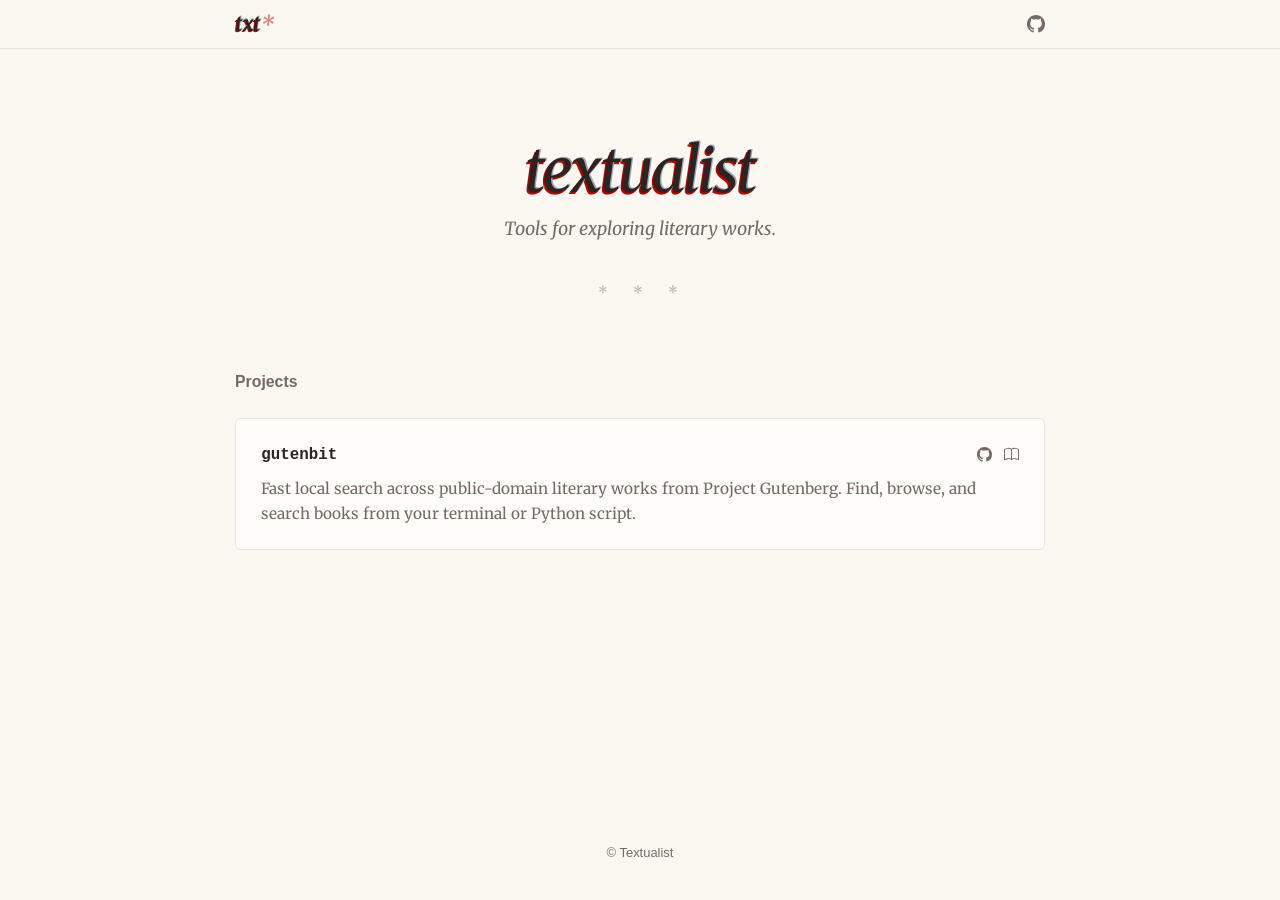
==== index.html @ c2054da3 "Dim and space out the red asterisk in the txt* logo https://claude.ai/code/session_01E13uw4wjKPTxccQ" ====
<!DOCTYPE html>
<html lang="en">
<head>
  <meta charset="utf-8">
  <meta name="viewport" content="width=device-width, initial-scale=1">
  <title>Textualist</title>
  <meta name="description" content="Tools for exploring literary works.">
  <link rel="preconnect" href="https://fonts.googleapis.com">
  <link rel="preconnect" href="https://fonts.gstatic.com" crossorigin>
  <link rel="stylesheet" href="https://fonts.googleapis.com/css2?family=Merriweather:ital,wght@0,300;0,400;0,700;1,400&display=swap">
  <link rel="stylesheet" href="style.css">
</head>
<body>

  <nav class="topbar">
    <div class="topbar-inner">
      <a href="/" class="logo" aria-label="Textualist home">
        <span class="logo-tri" aria-hidden="true">
          <span class="logo-layer logo-red">txt<span class="logo-star">*</span></span>
          <span class="logo-layer logo-blue">txt</span>
          <span class="logo-layer logo-black">txt</span>
        </span>
      </a>
      <a href="https://github.com/textualist" class="topbar-link" aria-label="Textualist on GitHub">
        <svg width="18" height="18" viewBox="0 0 16 16" fill="currentColor" aria-hidden="true"><path d="M8 0C3.58 0 0 3.58 0 8c0 3.54 2.29 6.53 5.47 7.59.4.07.55-.17.55-.38 0-.19-.01-.82-.01-1.49-2.01.37-2.53-.49-2.69-.94-.09-.23-.48-.94-.82-1.13-.28-.15-.68-.52-.01-.53.63-.01 1.08.58 1.23.82.72 1.21 1.87.87 2.33.66.07-.52.28-.87.51-1.07-1.78-.2-3.64-.89-3.64-3.95 0-.87.31-1.59.82-2.15-.08-.2-.36-1.02.08-2.12 0 0 .67-.21 2.2.82.64-.18 1.32-.27 2-.27.68 0 1.36.09 2 .27 1.53-1.04 2.2-.82 2.2-.82.44 1.1.16 1.92.08 2.12.51.56.82 1.27.82 2.15 0 3.07-1.87 3.75-3.65 3.95.29.25.54.73.54 1.48 0 1.07-.01 1.93-.01 2.2 0 .21.15.46.55.38A8.013 8.013 0 0016 8c0-4.42-3.58-8-8-8z"/></svg>
      </a>
    </div>
  </nav>

  <header class="site-header">
    <h1 class="identity-wordmark">
      <span class="identity-wordmark__sr-only">Textualist</span>
      <span class="tri" aria-hidden="true">
        <span class="layer red">textualist</span>
        <span class="layer blue">textualist</span>
        <span class="layer black">textualist</span>
      </span>
    </h1>
    <p class="tagline"><em>Tools for exploring literary works.</em></p>
    <div class="dinkus" aria-hidden="true">* &thinsp; * &thinsp; *</div>
  </header>

  <main class="site-main">

    <section class="section">
      <h2>Projects</h2>

      <div class="project-card">
        <a href="https://gutenbit.textualist.org" class="project-card-overlay" aria-label="gutenbit documentation site"></a>
        <div class="project-card-head">
          <span class="project-name">gutenbit</span>
          <span class="project-links">
            <a href="https://github.com/textualist/gutenbit" class="project-link" aria-label="gutenbit on GitHub">
              <svg width="15" height="15" viewBox="0 0 16 16" fill="currentColor" aria-hidden="true"><path d="M8 0C3.58 0 0 3.58 0 8c0 3.54 2.29 6.53 5.47 7.59.4.07.55-.17.55-.38 0-.19-.01-.82-.01-1.49-2.01.37-2.53-.49-2.69-.94-.09-.23-.48-.94-.82-1.13-.28-.15-.68-.52-.01-.53.63-.01 1.08.58 1.23.82.72 1.21 1.87.87 2.33.66.07-.52.28-.87.51-1.07-1.78-.2-3.64-.89-3.64-3.95 0-.87.31-1.59.82-2.15-.08-.2-.36-1.02.08-2.12 0 0 .67-.21 2.2.82.64-.18 1.32-.27 2-.27.68 0 1.36.09 2 .27 1.53-1.04 2.2-.82 2.2-.82.44 1.1.16 1.92.08 2.12.51.56.82 1.27.82 2.15 0 3.07-1.87 3.75-3.65 3.95.29.25.54.73.54 1.48 0 1.07-.01 1.93-.01 2.2 0 .21.15.46.55.38A8.013 8.013 0 0016 8c0-4.42-3.58-8-8-8z"/></svg>
            </a>
            <a href="https://gutenbit.textualist.org" class="project-link" aria-label="gutenbit documentation">
              <svg width="15" height="15" viewBox="0 0 16 16" fill="currentColor" aria-hidden="true"><path d="M1 2.828c.885-.37 2.154-.769 3.388-.893 1.33-.134 2.458.063 3.112.752v9.746c-.935-.53-2.12-.603-3.213-.493-1.18.12-2.37.461-3.287.811V2.828zm7.5-.141c.654-.689 1.782-.886 3.112-.752 1.234.124 2.503.523 3.388.893v9.923c-.918-.35-2.107-.692-3.287-.81-1.094-.111-2.278-.039-3.213.492V2.687zM8 1.783C7.015.936 5.587.81 4.287.94c-1.514.153-3.042.672-3.994 1.105A.5.5 0 000 2.5v11a.5.5 0 00.707.455c.882-.4 2.303-.881 3.68-1.02 1.409-.142 2.59.087 3.223.877a.5.5 0 00.78 0c.633-.79 1.814-1.019 3.222-.877 1.378.139 2.8.62 3.681 1.02A.5.5 0 0016 13.5v-11a.5.5 0 00-.293-.455c-.952-.433-2.48-.952-3.994-1.105C10.413.81 8.985.936 8 1.783z"/></svg>
            </a>
          </span>
        </div>
        <p class="project-desc">Fast local search across public-domain literary works from Project Gutenberg. Find, browse, and search books from your terminal or Python script.</p>
      </div>

    </section>

  </main>

  <footer class="site-footer">
    <span>&copy; Textualist</span>
  </footer>

</body>
</html>
---- style.css ----
/* ── Canonical (light) ── */
:root {
  --bg: #fbf8f1;
  --paper: #fffdf9;
  --ink: #2b2421;
  --accent1: #c00000;
  --accent2: #9aa4b3;
  --text: #312925;
  --muted: #746a63;
  --paper-border: rgba(116, 106, 99, 0.16);

  color-scheme: light dark;
}

/* ── Night Edition (dark) ── */
@media (prefers-color-scheme: dark) {
  :root {
    --bg: #1a1614;
    --paper: #231f1c;
    --ink: #e8e2da;
    --accent1: #e05a4f;
    --accent2: #8a9bb0;
    --text: #d4cdc6;
    --muted: #8a807a;
    --paper-border: rgba(200, 190, 180, 0.12);
  }
}

/* ── Reset ── */
*,
*::before,
*::after {
  margin: 0;
  padding: 0;
  box-sizing: border-box;
}

/* ── Base ── */
html {
  font-size: 18px;
  -webkit-text-size-adjust: 100%;
}

body {
  font-family: Merriweather, Georgia, "Times New Roman", serif;
  background: var(--bg);
  color: var(--text);
  line-height: 1.7;
  text-rendering: optimizeLegibility;
  -webkit-font-smoothing: antialiased;
  -moz-osx-font-smoothing: grayscale;
  min-height: 100vh;
  display: flex;
  flex-direction: column;
}

a {
  color: var(--accent1);
  text-decoration: none;
  transition: color 0.15s;
}

a:hover {
  text-decoration: underline;
}

/* ── Top bar ── */
.topbar {
  border-bottom: 1px solid var(--paper-border);
}

.topbar-inner {
  max-width: 48rem;
  margin: 0 auto;
  padding: 0.75rem 1.5rem;
  display: flex;
  align-items: center;
  justify-content: space-between;
}

.logo {
  display: inline-block;
  text-decoration: none;
  line-height: 1;
}

.logo:hover {
  text-decoration: none;
}

.logo-tri {
  position: relative;
  display: inline-block;
  font-family: Merriweather, Georgia, "Times New Roman", serif;
  font-size: 1.15rem;
  font-weight: 700;
  font-style: italic;
  letter-spacing: -0.02em;
  line-height: 1;
}

.logo-layer {
  position: absolute;
  inset: 0;
  pointer-events: none;
}

.logo-red {
  color: var(--accent1);
  transform: translate(-0.7px, 0.7px);
}

.logo-star {
  opacity: 0.45;
  margin-left: 0.08em;
}

.logo-blue {
  color: var(--accent2);
  transform: translate(0.7px, -0.7px);
}

.logo-black {
  position: relative;
  color: var(--ink);
}

.topbar-link {
  color: var(--muted);
  display: flex;
  align-items: center;
  transition: color 0.15s;
}

.topbar-link:hover {
  color: var(--ink);
  text-decoration: none;
}

/* ── Layout ── */
.site-header {
  padding: 5rem 1.5rem 0;
  max-width: 48rem;
  margin: 0 auto;
  width: 100%;
  text-align: center;
}

.site-main {
  flex: 1;
  padding: 0 1.5rem;
  max-width: 48rem;
  margin: 0 auto;
  width: 100%;
}

.site-footer {
  padding: 4rem 1.5rem 2rem;
  max-width: 48rem;
  margin: 0 auto;
  width: 100%;
  color: var(--muted);
  font-size: 0.72rem;
  font-family: Arial, Helvetica, sans-serif;
  text-align: center;
}

/* ── Identity wordmark ── */
.identity-wordmark {
  position: relative;
  display: inline-block;
  width: fit-content;
  line-height: 1;
  text-rendering: geometricPrecision;
}

.identity-wordmark .tri {
  position: relative;
  display: inline-block;
  font-family: Merriweather, Georgia, "Times New Roman", serif;
  font-size: clamp(40px, 8vw, 62px);
  letter-spacing: -0.03em;
}

.identity-wordmark .layer {
  position: absolute;
  inset: 0;
  pointer-events: none;
}

.identity-wordmark .layer.red {
  color: var(--accent1);
  transform: translate(-1.5px, 1.5px);
  font-weight: 400;
  font-style: italic;
}

.identity-wordmark .layer.blue {
  color: var(--accent2);
  transform: translate(1.5px, -1.5px);
  font-weight: 400;
  font-style: italic;
}

.identity-wordmark .layer.black {
  position: relative;
  color: var(--ink);
  font-weight: 400;
  font-style: italic;
}

.identity-wordmark__sr-only {
  position: absolute;
  width: 1px;
  height: 1px;
  padding: 0;
  margin: -1px;
  overflow: hidden;
  clip: rect(0, 0, 0, 0);
  white-space: nowrap;
  border: 0;
}

/* ── Tagline ── */
.tagline {
  margin: 0.75rem auto 0;
  font-size: 1rem;
  font-style: italic;
  line-height: 1.6;
  color: var(--muted);
  max-width: 32rem;
}

/* ── Dinkus ── */
.dinkus {
  margin: 2rem auto 0;
  font-size: 0.85rem;
  letter-spacing: 0.25em;
  color: var(--muted);
  opacity: 0.5;
}

/* ── Section ── */
.section {
  margin-top: 3.5rem;
}

.section h2 {
  font-size: 0.88rem;
  font-family: Arial, Helvetica, sans-serif;
  font-weight: 600;
  color: var(--muted);
  margin-bottom: 1.25rem;
}

/* ── Project card ── */
.project-card {
  position: relative;
  background: var(--paper);
  border: 1px solid var(--paper-border);
  border-radius: 6px;
  padding: 1.25rem 1.4rem;
  margin-bottom: 0.75rem;
  transition: border-color 0.2s, box-shadow 0.2s;
}

.project-card:hover {
  border-color: var(--accent1);
  box-shadow: 0 1px 6px rgba(0, 0, 0, 0.04);
}

.project-card-overlay {
  position: absolute;
  inset: 0;
  z-index: 0;
  border-radius: 6px;
}

.project-card-overlay:hover {
  text-decoration: none;
}

.project-card-head {
  display: flex;
  align-items: center;
  justify-content: space-between;
  margin-bottom: 0.5rem;
}

.project-name {
  font-family: "SFMono-Regular", Consolas, "Liberation Mono", Menlo, monospace;
  font-size: 0.88rem;
  font-weight: 600;
  color: var(--ink);
}

.project-links {
  position: relative;
  z-index: 1;
  display: flex;
  align-items: center;
  gap: 0.65rem;
}

.project-link {
  color: var(--muted);
  display: flex;
  align-items: center;
  transition: color 0.15s;
}

.project-link:hover {
  color: var(--accent1);
  text-decoration: none;
}

.project-card .project-desc {
  font-size: 0.85rem;
  color: var(--muted);
  line-height: 1.6;
}

/* ── Responsive ── */
@media screen and (max-width: 480px) {
  .site-header {
    padding-top: 3rem;
  }

  html {
    font-size: 16px;
  }

  .identity-wordmark .tri {
    font-size: clamp(34px, 10vw, 50px);
  }

  .identity-wordmark .layer.red {
    transform: translate(-1px, 1px);
  }

  .identity-wordmark .layer.blue {
    transform: translate(1px, -1px);
  }

  .project-card {
    padding: 0.9rem 1rem;
  }
}
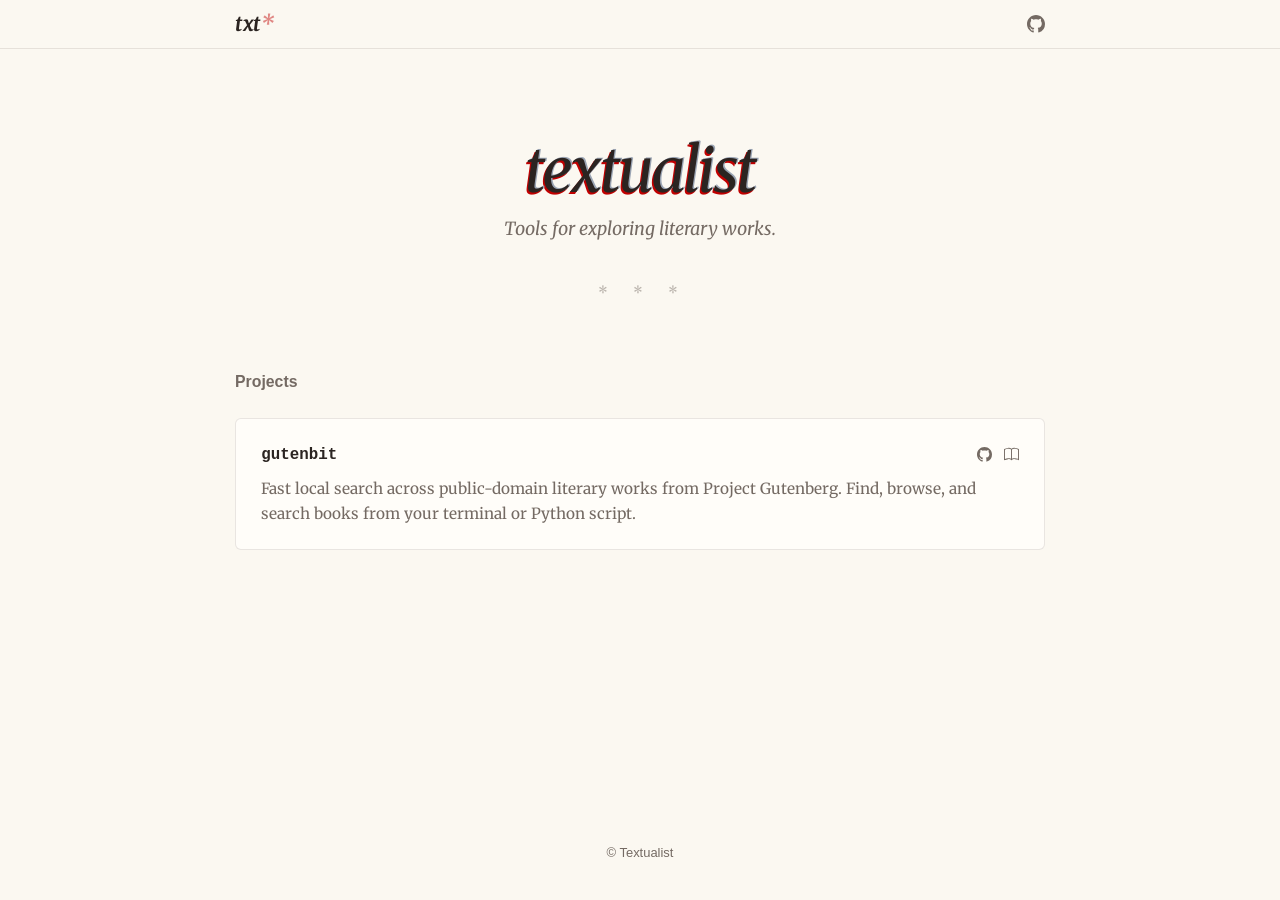
==== commit 20ca1c36: "Simplify topbar logo to single dark layer with red asterisk Remove anaglyphic red/blue layers from t" ====
--- a/index.html
+++ b/index.html
@@ -16,9 +16,7 @@
     <div class="topbar-inner">
       <a href="/" class="logo" aria-label="Textualist home">
         <span class="logo-tri" aria-hidden="true">
-          <span class="logo-layer logo-red">txt<span class="logo-star">*</span></span>
-          <span class="logo-layer logo-blue">txt</span>
-          <span class="logo-layer logo-black">txt</span>
+          <span class="logo-layer logo-black">txt<span class="logo-star">*</span></span>
         </span>
       </a>
       <a href="https://github.com/textualist" class="topbar-link" aria-label="Textualist on GitHub">
--- a/style.css
+++ b/style.css
@@ -105,24 +105,15 @@
   pointer-events: none;
 }
 
-.logo-red {
+.logo-black {
+  position: relative;
+  color: var(--ink);
+}
+
+.logo-star {
   color: var(--accent1);
-  transform: translate(-0.7px, 0.7px);
-}
-
-.logo-star {
   opacity: 0.45;
   margin-left: 0.08em;
-}
-
-.logo-blue {
-  color: var(--accent2);
-  transform: translate(0.7px, -0.7px);
-}
-
-.logo-black {
-  position: relative;
-  color: var(--ink);
 }
 
 .topbar-link {
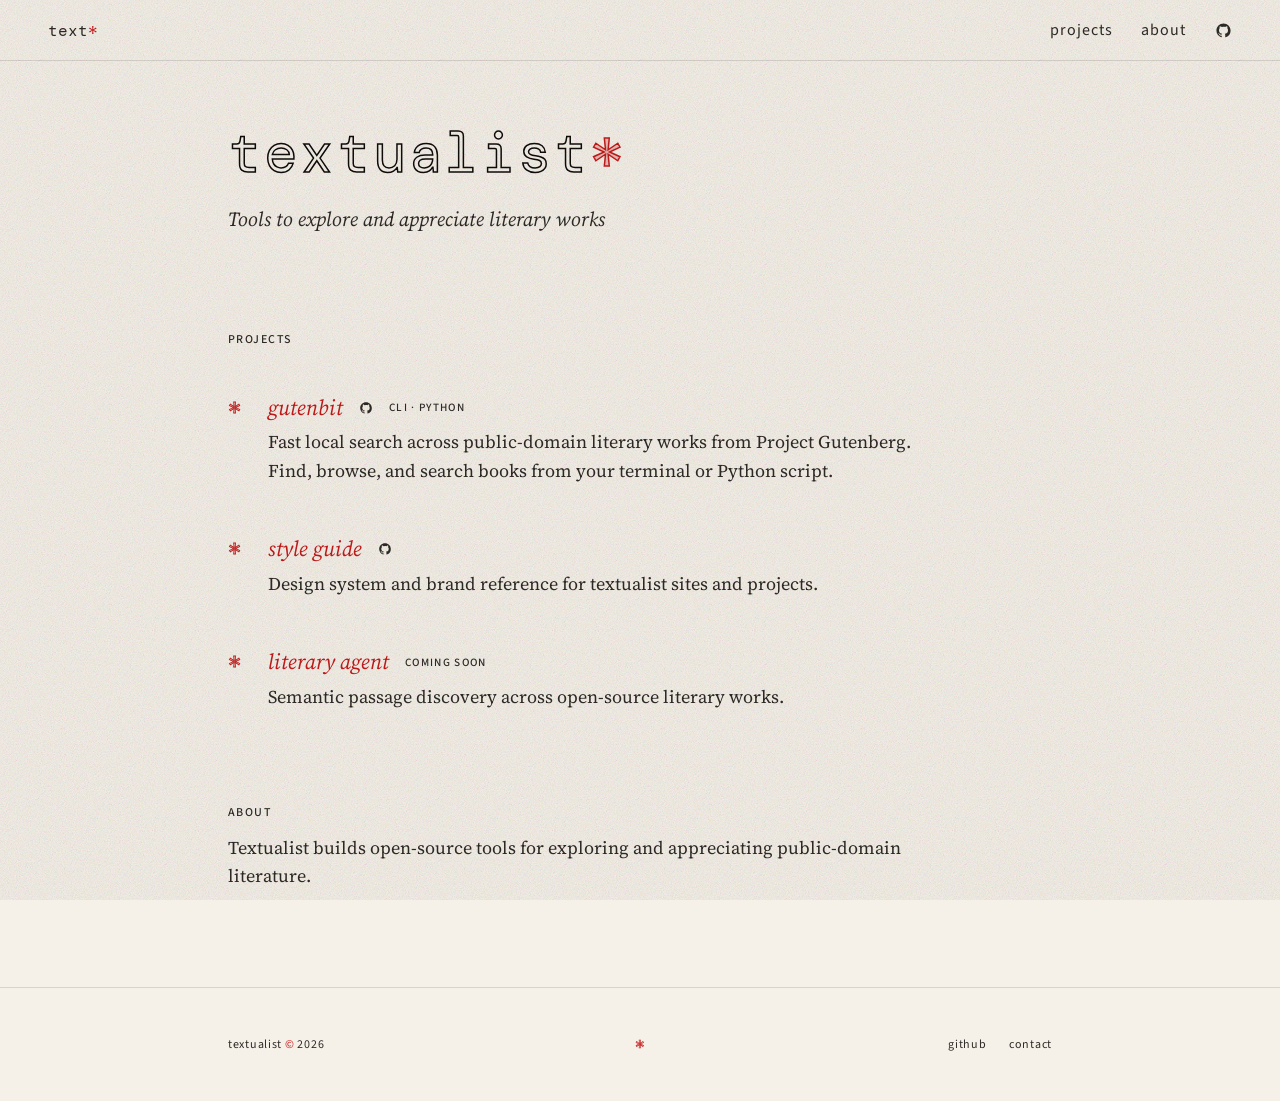
==== commit 8e0c6ee9: "Restructure site with shared CSS design system and style guide page Extract shared design tokens, ba" ====
--- a/index.html
+++ b/index.html
@@ -1,71 +1,234 @@
 <!DOCTYPE html>
 <html lang="en">
 <head>
-  <meta charset="utf-8">
-  <meta name="viewport" content="width=device-width, initial-scale=1">
-  <title>Textualist</title>
-  <meta name="description" content="Tools for exploring literary works.">
-  <link rel="preconnect" href="https://fonts.googleapis.com">
-  <link rel="preconnect" href="https://fonts.gstatic.com" crossorigin>
-  <link rel="stylesheet" href="https://fonts.googleapis.com/css2?family=Merriweather:ital,wght@0,300;0,400;0,700;1,400&display=swap">
-  <link rel="stylesheet" href="style.css">
+<meta charset="UTF-8">
+<meta name="viewport" content="width=device-width, initial-scale=1.0">
+<title>textualist</title>
+<link rel="preconnect" href="https://fonts.googleapis.com">
+<link href="https://fonts.googleapis.com/css2?family=DM+Mono:wght@400&family=Source+Sans+3:ital,wght@0,300;0,400;0,500;0,600;0,700;1,300;1,400;1,500&family=Source+Serif+4:ital,opsz,wght@0,8..60,200;0,8..60,300;0,8..60,400;0,8..60,500;0,8..60,600;0,8..60,700;1,8..60,200;1,8..60,300;1,8..60,400;1,8..60,500;1,8..60,600;1,8..60,700&display=swap" rel="stylesheet">
+<link rel="stylesheet" href="css/tokens.css">
+<style>
+  /* ═══════════════════════════════════════
+     Hero
+     ═══════════════════════════════════════ */
+  .hero {
+    padding: 4rem 3rem 2rem;
+    max-width: 920px;
+    margin: 0 auto;
+  }
+
+  .hero-title {
+    font-family: var(--mono);
+    font-size: clamp(2.2rem, 5.5vw, 3.5rem);
+    font-weight: 400;
+    line-height: 1;
+    letter-spacing: 0.04em;
+    -webkit-text-stroke: 1.5px var(--ink);
+    color: transparent;
+    margin-bottom: 1.4rem;
+  }
+  .hero-star {
+    color: rgba(196,26,26,0.25);
+    -webkit-text-stroke: 1.5px var(--red);
+  }
+
+  .hero-tagline {
+    font-family: var(--serif);
+    font-size: 1.25rem;
+    font-weight: 400;
+    font-style: italic;
+    line-height: 1.55;
+    color: var(--muted);
+    max-width: 38em;
+    font-optical-sizing: auto;
+  }
+
+  /* ═══════════════════════════════════════
+     Projects
+     ═══════════════════════════════════════ */
+  .projects-section {
+    padding: 4rem 3rem 0;
+    max-width: 920px;
+    margin: 0 auto;
+  }
+
+  .projects-section .section-label { margin-bottom: 1.5rem; }
+
+  .project-entry {
+    display: grid;
+    grid-template-columns: 2.5rem 1fr;
+    gap: 0;
+    padding: 1.25rem 0;
+    align-items: first baseline;
+  }
+
+  .project-mark {
+    font-family: var(--mono);
+    font-size: 1.4rem;
+    color: rgba(196,26,26,0.25);
+    -webkit-text-stroke: 0.8px var(--red);
+    padding-top: 0.05rem;
+  }
+
+  .project-body {}
+
+  .project-title-row {
+    display: flex;
+    align-items: center;
+    gap: 1rem;
+    margin-bottom: 0.4rem;
+  }
+
+  .project-title {
+    font-family: var(--serif);
+    font-size: 1.35rem;
+    font-weight: 400;
+    font-style: italic;
+    color: var(--red);
+    text-decoration: none;
+    line-height: 1.3;
+  }
+  .project-title:hover { color: var(--red); }
+
+  .project-link {
+    color: var(--muted);
+    text-decoration: none;
+    display: inline-flex;
+    align-items: center;
+  }
+  .project-link:hover { color: var(--red); }
+
+  .project-desc {
+    font-family: var(--serif);
+    font-size: 1.125rem;
+    font-weight: 400;
+    line-height: 1.6;
+    color: var(--muted);
+    max-width: 38em;
+    margin-bottom: 0.5rem;
+  }
+
+  .project-tag {
+    font-family: var(--sans);
+    font-size: 0.7rem;
+    font-weight: 500;
+    letter-spacing: 0.12em;
+    text-transform: uppercase;
+    color: var(--muted);
+  }
+
+  .project-soon-label {
+    font-family: var(--sans);
+    font-size: 0.7rem;
+    font-weight: 500;
+    letter-spacing: 0.12em;
+    text-transform: uppercase;
+    color: var(--muted);
+  }
+
+  /* ═══════════════════════════════════════
+     About
+     ═══════════════════════════════════════ */
+  .about-section {
+    padding: 4rem 3rem 6rem;
+    max-width: 920px;
+    margin: 0 auto;
+  }
+  .about-text {
+    font-family: var(--serif);
+    font-size: 1.125rem;
+    font-weight: 400;
+    line-height: 1.6;
+    color: var(--muted);
+    max-width: 38em;
+  }
+
+  /* ═══════════════════════════════════════
+     Responsive
+     ═══════════════════════════════════════ */
+  @media (max-width: 680px) {
+    .hero { padding: 3rem 1.5rem 1rem; }
+    .hero-tagline { font-size: 1.125rem; }
+    .projects-section {
+      padding: 0 1.5rem 4rem;
+    }
+  }
+</style>
 </head>
 <body>
 
-  <nav class="topbar">
-    <div class="topbar-inner">
-      <a href="/" class="logo" aria-label="Textualist home">
-        <span class="logo-tri" aria-hidden="true">
-          <span class="logo-layer logo-black">txt<span class="logo-star">*</span></span>
-        </span>
+  <nav>
+    <div class="nav-left">
+      <a href="./" class="nav-brand">text<span class="brand-star">*</span></a>
+    </div>
+    <div class="nav-right">
+      <a href="#projects" class="nav-link">projects</a>
+      <a href="#about" class="nav-link">about</a>
+      <a href="https://github.com/textualist" class="nav-icon" title="GitHub">
+        <svg width="17" height="17" viewBox="0 0 24 24" fill="currentColor"><path d="M12 2C6.477 2 2 6.484 2 12.017c0 4.425 2.865 8.18 6.839 9.504.5.092.682-.217.682-.483 0-.237-.008-.868-.013-1.703-2.782.605-3.369-1.343-3.369-1.343-.454-1.158-1.11-1.466-1.11-1.466-.908-.62.069-.608.069-.608 1.003.07 1.531 1.032 1.531 1.032.892 1.53 2.341 1.088 2.91.832.092-.647.35-1.088.636-1.338-2.22-.253-4.555-1.113-4.555-4.951 0-1.093.39-1.988 1.029-2.688-.103-.253-.446-1.272.098-2.65 0 0 .84-.27 2.75 1.026A9.564 9.564 0 0112 6.844c.85.004 1.705.115 2.504.337 1.909-1.296 2.747-1.027 2.747-1.027.546 1.379.202 2.398.1 2.651.64.7 1.028 1.595 1.028 2.688 0 3.848-2.339 4.695-4.566 4.943.359.309.678.92.678 1.855 0 1.338-.012 2.419-.012 2.747 0 .268.18.58.688.482A10.019 10.019 0 0022 12.017C22 6.484 17.522 2 12 2z"/></svg>
       </a>
-      <a href="https://github.com/textualist" class="topbar-link" aria-label="Textualist on GitHub">
-        <svg width="18" height="18" viewBox="0 0 16 16" fill="currentColor" aria-hidden="true"><path d="M8 0C3.58 0 0 3.58 0 8c0 3.54 2.29 6.53 5.47 7.59.4.07.55-.17.55-.38 0-.19-.01-.82-.01-1.49-2.01.37-2.53-.49-2.69-.94-.09-.23-.48-.94-.82-1.13-.28-.15-.68-.52-.01-.53.63-.01 1.08.58 1.23.82.72 1.21 1.87.87 2.33.66.07-.52.28-.87.51-1.07-1.78-.2-3.64-.89-3.64-3.95 0-.87.31-1.59.82-2.15-.08-.2-.36-1.02.08-2.12 0 0 .67-.21 2.2.82.64-.18 1.32-.27 2-.27.68 0 1.36.09 2 .27 1.53-1.04 2.2-.82 2.2-.82.44 1.1.16 1.92.08 2.12.51.56.82 1.27.82 2.15 0 3.07-1.87 3.75-3.65 3.95.29.25.54.73.54 1.48 0 1.07-.01 1.93-.01 2.2 0 .21.15.46.55.38A8.013 8.013 0 0016 8c0-4.42-3.58-8-8-8z"/></svg>
-      </a>
     </div>
   </nav>
 
-  <header class="site-header">
-    <h1 class="identity-wordmark">
-      <span class="identity-wordmark__sr-only">Textualist</span>
-      <span class="tri" aria-hidden="true">
-        <span class="layer red">textualist</span>
-        <span class="layer blue">textualist</span>
-        <span class="layer black">textualist</span>
-      </span>
-    </h1>
-    <p class="tagline"><em>Tools for exploring literary works.</em></p>
-    <div class="dinkus" aria-hidden="true">* &thinsp; * &thinsp; *</div>
-  </header>
-
-  <main class="site-main">
-
-    <section class="section">
-      <h2>Projects</h2>
-
-      <div class="project-card">
-        <a href="https://gutenbit.textualist.org" class="project-card-overlay" aria-label="gutenbit documentation site"></a>
-        <div class="project-card-head">
-          <span class="project-name">gutenbit</span>
-          <span class="project-links">
-            <a href="https://github.com/textualist/gutenbit" class="project-link" aria-label="gutenbit on GitHub">
-              <svg width="15" height="15" viewBox="0 0 16 16" fill="currentColor" aria-hidden="true"><path d="M8 0C3.58 0 0 3.58 0 8c0 3.54 2.29 6.53 5.47 7.59.4.07.55-.17.55-.38 0-.19-.01-.82-.01-1.49-2.01.37-2.53-.49-2.69-.94-.09-.23-.48-.94-.82-1.13-.28-.15-.68-.52-.01-.53.63-.01 1.08.58 1.23.82.72 1.21 1.87.87 2.33.66.07-.52.28-.87.51-1.07-1.78-.2-3.64-.89-3.64-3.95 0-.87.31-1.59.82-2.15-.08-.2-.36-1.02.08-2.12 0 0 .67-.21 2.2.82.64-.18 1.32-.27 2-.27.68 0 1.36.09 2 .27 1.53-1.04 2.2-.82 2.2-.82.44 1.1.16 1.92.08 2.12.51.56.82 1.27.82 2.15 0 3.07-1.87 3.75-3.65 3.95.29.25.54.73.54 1.48 0 1.07-.01 1.93-.01 2.2 0 .21.15.46.55.38A8.013 8.013 0 0016 8c0-4.42-3.58-8-8-8z"/></svg>
-            </a>
-            <a href="https://gutenbit.textualist.org" class="project-link" aria-label="gutenbit documentation">
-              <svg width="15" height="15" viewBox="0 0 16 16" fill="currentColor" aria-hidden="true"><path d="M1 2.828c.885-.37 2.154-.769 3.388-.893 1.33-.134 2.458.063 3.112.752v9.746c-.935-.53-2.12-.603-3.213-.493-1.18.12-2.37.461-3.287.811V2.828zm7.5-.141c.654-.689 1.782-.886 3.112-.752 1.234.124 2.503.523 3.388.893v9.923c-.918-.35-2.107-.692-3.287-.81-1.094-.111-2.278-.039-3.213.492V2.687zM8 1.783C7.015.936 5.587.81 4.287.94c-1.514.153-3.042.672-3.994 1.105A.5.5 0 000 2.5v11a.5.5 0 00.707.455c.882-.4 2.303-.881 3.68-1.02 1.409-.142 2.59.087 3.223.877a.5.5 0 00.78 0c.633-.79 1.814-1.019 3.222-.877 1.378.139 2.8.62 3.681 1.02A.5.5 0 0016 13.5v-11a.5.5 0 00-.293-.455c-.952-.433-2.48-.952-3.994-1.105C10.413.81 8.985.936 8 1.783z"/></svg>
-            </a>
-          </span>
+  <section class="hero">
+    <h1 class="hero-title">textualist<span class="hero-star">*</span></h1>
+    <p class="hero-tagline">Tools to explore and appreciate literary works</p>
+  </section>
+
+  <section class="projects-section" id="projects">
+    <div class="section-label">Projects</div>
+    <div class="project-entry">
+      <span class="project-mark">*</span>
+      <div class="project-body">
+        <div class="project-title-row">
+          <a href="https://gutenbit.textualist.org" class="project-title">gutenbit</a>
+          <a href="https://github.com/textualist/gutenbit" class="project-link" title="GitHub"><svg width="14" height="14" viewBox="0 0 24 24" fill="currentColor"><path d="M12 2C6.477 2 2 6.484 2 12.017c0 4.425 2.865 8.18 6.839 9.504.5.092.682-.217.682-.483 0-.237-.008-.868-.013-1.703-2.782.605-3.369-1.343-3.369-1.343-.454-1.158-1.11-1.466-1.11-1.466-.908-.62.069-.608.069-.608 1.003.07 1.531 1.032 1.531 1.032.892 1.53 2.341 1.088 2.91.832.092-.647.35-1.088.636-1.338-2.22-.253-4.555-1.113-4.555-4.951 0-1.093.39-1.988 1.029-2.688-.103-.253-.446-1.272.098-2.65 0 0 .84-.27 2.75 1.026A9.564 9.564 0 0112 6.844c.85.004 1.705.115 2.504.337 1.909-1.296 2.747-1.027 2.747-1.027.546 1.379.202 2.398.1 2.651.64.7 1.028 1.595 1.028 2.688 0 3.848-2.339 4.695-4.566 4.943.359.309.678.92.678 1.855 0 1.338-.012 2.419-.012 2.747 0 .268.18.58.688.482A10.019 10.019 0 0022 12.017C22 6.484 17.522 2 12 2z"/></svg></a>
+          <span class="project-tag">CLI &middot; Python</span>
         </div>
         <p class="project-desc">Fast local search across public-domain literary works from Project Gutenberg. Find, browse, and search books from your terminal or Python script.</p>
       </div>
-
-    </section>
-
-  </main>
-
-  <footer class="site-footer">
-    <span>&copy; Textualist</span>
-  </footer>
+    </div>
+
+    <div class="project-entry">
+      <span class="project-mark">*</span>
+      <div class="project-body">
+        <div class="project-title-row">
+          <a href="style-guide/" class="project-title">style guide</a>
+          <a href="https://github.com/textualist/style-guide" class="project-link" title="GitHub"><svg width="14" height="14" viewBox="0 0 24 24" fill="currentColor"><path d="M12 2C6.477 2 2 6.484 2 12.017c0 4.425 2.865 8.18 6.839 9.504.5.092.682-.217.682-.483 0-.237-.008-.868-.013-1.703-2.782.605-3.369-1.343-3.369-1.343-.454-1.158-1.11-1.466-1.11-1.466-.908-.62.069-.608.069-.608 1.003.07 1.531 1.032 1.531 1.032.892 1.53 2.341 1.088 2.91.832.092-.647.35-1.088.636-1.338-2.22-.253-4.555-1.113-4.555-4.951 0-1.093.39-1.988 1.029-2.688-.103-.253-.446-1.272.098-2.65 0 0 .84-.27 2.75 1.026A9.564 9.564 0 0112 6.844c.85.004 1.705.115 2.504.337 1.909-1.296 2.747-1.027 2.747-1.027.546 1.379.202 2.398.1 2.651.64.7 1.028 1.595 1.028 2.688 0 3.848-2.339 4.695-4.566 4.943.359.309.678.92.678 1.855 0 1.338-.012 2.419-.012 2.747 0 .268.18.58.688.482A10.019 10.019 0 0022 12.017C22 6.484 17.522 2 12 2z"/></svg></a>
+        </div>
+        <p class="project-desc">Design system and brand reference for textualist sites and projects.</p>
+      </div>
+    </div>
+
+    <div class="project-entry">
+      <span class="project-mark">*</span>
+      <div class="project-body">
+        <div class="project-title-row">
+          <span class="project-title">literary agent</span>
+          <span class="project-soon-label">Coming soon</span>
+        </div>
+        <p class="project-desc">Semantic passage discovery across open-source literary works.</p>
+      </div>
+    </div>
+  </section>
+
+  <section class="about-section" id="about">
+    <div class="section-label">About</div>
+    <p class="about-text">Textualist builds open-source tools for exploring and appreciating public-domain literature.</p>
+  </section>
+
+  <div class="footer-wrap">
+    <footer>
+      <div class="footer-inner">
+        <span class="footer-copy">textualist <span class="footer-copy-symbol">&copy;</span> 2026</span>
+        <span class="footer-ornament">*</span>
+        <div class="footer-links">
+          <a href="https://github.com/textualist" class="footer-link">github</a>
+          <a href="mailto:hello@textualist.org" class="footer-link">contact</a>
+        </div>
+      </div>
+    </footer>
+  </div>
 
 </body>
 </html>
--- a/css/tokens.css
+++ b/css/tokens.css
@@ -0,0 +1,220 @@
+/* ═══════════════════════════════════════
+   textualist design system
+   Shared tokens, base, and components
+   ═══════════════════════════════════════ */
+
+/* ─── Design Tokens: Light ─── */
+:root {
+  --ink: #0e0b09;
+  --paper: #f5f0e8;
+  --paper-rgb: 245,240,232;
+  --red: #c41a1a;
+  --red-dim: rgba(196,26,26,0.07);
+  --red-fill: rgba(196,26,26,0.12);
+  --muted: #2e2a26;
+  --rule: rgba(14,11,9,0.12);
+  --rule-strong: rgba(14,11,9,0.25);
+  --card-bg: rgba(245,240,232,0.5);
+  --card-bg-hover: rgba(245,240,232,0.85);
+  --grain-blend: multiply;
+  --grain-opacity: 0.3;
+  --code-bg: rgba(14,11,9,0.05);
+  --serif: 'Source Serif 4', Georgia, serif;
+  --sans: 'Source Sans 3', system-ui, sans-serif;
+  --mono: 'DM Mono', 'SF Mono', monospace;
+}
+
+/* ─── Design Tokens: Dark ─── */
+@media (prefers-color-scheme: dark) {
+  :root {
+    --ink: #ede4d4;
+    --paper: #1a1510;
+    --paper-rgb: 26,21,16;
+    --red: #d44030;
+    --red-dim: rgba(212,64,48,0.12);
+    --red-fill: rgba(212,64,48,0.12);
+    --muted: #b5a898;
+    --rule: rgba(237,228,212,0.1);
+    --rule-strong: rgba(237,228,212,0.18);
+    --card-bg: rgba(34,28,20,0.6);
+    --card-bg-hover: rgba(44,36,26,0.85);
+    --grain-blend: soft-light;
+    --grain-opacity: 0.15;
+    --code-bg: rgba(237,228,212,0.06);
+  }
+
+  .hero-title { -webkit-text-stroke-color: var(--muted); }
+  .hero-star {
+    color: rgba(212,64,48,0.25);
+    -webkit-text-stroke-color: var(--red);
+  }
+  .project-mark {
+    color: rgba(212,64,48,0.25);
+    -webkit-text-stroke-color: var(--red);
+  }
+}
+
+/* ─── Reset ─── */
+*, *::before, *::after { box-sizing: border-box; margin: 0; padding: 0; }
+html { font-size: 16px; scroll-behavior: smooth; }
+
+body {
+  background: var(--paper);
+  color: var(--ink);
+  font-family: var(--serif);
+  min-height: 100vh;
+  overflow-x: hidden;
+  position: relative;
+}
+
+/* Paper grain texture */
+body::before {
+  content: '';
+  position: fixed;
+  inset: 0;
+  z-index: 9999;
+  pointer-events: none;
+  opacity: var(--grain-opacity);
+  background-image: url("data:image/svg+xml,%3Csvg viewBox='0 0 256 256' xmlns='http://www.w3.org/2000/svg'%3E%3Cfilter id='n'%3E%3CfeTurbulence type='fractalNoise' baseFrequency='0.85' numOctaves='4' stitchTiles='stitch'/%3E%3C/filter%3E%3Crect width='100%25' height='100%25' filter='url(%23n)' opacity='1'/%3E%3C/svg%3E");
+  background-size: 200px 200px;
+  mix-blend-mode: var(--grain-blend);
+}
+
+/* ─── Navigation ─── */
+nav {
+  display: flex;
+  align-items: center;
+  justify-content: space-between;
+  padding: 1.2rem 3rem;
+  border-bottom: 1px solid var(--rule);
+  position: sticky;
+  top: 0;
+  backdrop-filter: blur(14px);
+  background: rgba(var(--paper-rgb), 0.92);
+  z-index: 100;
+}
+
+.nav-left { display: flex; align-items: baseline; gap: 0.9rem; }
+
+.nav-brand {
+  font-family: var(--mono);
+  font-size: 1rem;
+  font-weight: 400;
+  color: var(--muted);
+  text-decoration: none;
+}
+.nav-brand .brand-star { color: var(--red); }
+
+.breadcrumb-sep {
+  font-family: var(--sans);
+  font-size: 1rem;
+  color: var(--muted);
+  opacity: 0.4;
+}
+
+.nav-project {
+  font-family: var(--serif);
+  font-size: 1rem;
+  font-weight: 400;
+  font-style: italic;
+  color: var(--red);
+  text-decoration: none;
+  line-height: 1.15;
+}
+.nav-project:hover { color: var(--red); }
+
+.nav-right { display: flex; align-items: center; gap: 1.8rem; }
+
+.nav-link {
+  font-family: var(--sans);
+  font-size: 1rem;
+  letter-spacing: 0.06em;
+  text-transform: lowercase;
+  color: var(--muted);
+  text-decoration: none;
+}
+.nav-link:hover { color: var(--red); }
+
+.nav-icon { color: var(--muted); display: flex; align-items: center; }
+.nav-icon:hover { color: var(--red); }
+
+/* ─── Section Label ─── */
+.section-label {
+  font-family: var(--sans);
+  font-size: 0.75rem;
+  font-weight: 500;
+  letter-spacing: 0.12em;
+  text-transform: uppercase;
+  color: var(--muted);
+  margin-bottom: 0.8rem;
+}
+
+/* ─── Code ─── */
+code {
+  font-family: var(--mono);
+  font-size: 0.85em;
+  background: var(--code-bg);
+  padding: 0.15em 0.4em;
+  border-radius: 2px;
+}
+pre {
+  background: var(--code-bg);
+  border: 1px solid var(--rule);
+  border-radius: 2px;
+  padding: 1.2rem 1.5rem;
+  overflow-x: auto;
+  margin: 1rem 0;
+  font-family: var(--mono);
+  font-size: 0.875rem;
+  line-height: 1.7;
+  color: var(--ink);
+}
+
+/* ─── Footer ─── */
+.footer-wrap { border-top: 1px solid var(--rule); }
+footer {
+  padding: 3rem 3rem;
+  max-width: 920px;
+  margin: 0 auto;
+}
+.footer-inner {
+  display: flex;
+  align-items: center;
+  justify-content: space-between;
+  position: relative;
+}
+.footer-links {
+  display: flex;
+  gap: 1.4rem;
+}
+.footer-link {
+  font-family: var(--sans);
+  font-size: 0.75rem;
+  letter-spacing: 0.06em;
+  text-transform: lowercase;
+  color: var(--muted);
+  text-decoration: none;
+}
+.footer-link:hover { color: var(--red); }
+.footer-copy {
+  font-family: var(--sans);
+  font-size: 0.75rem;
+  letter-spacing: 0.06em;
+  color: var(--muted);
+}
+.footer-copy-symbol { color: var(--red); }
+.footer-ornament {
+  font-family: var(--mono);
+  font-size: 1rem;
+  color: rgba(196,26,26,0.25);
+  -webkit-text-stroke: 0.6px var(--red);
+  position: absolute;
+  left: 50%;
+  transform: translateX(-50%);
+}
+
+/* ─── Responsive ─── */
+@media (max-width: 680px) {
+  nav { padding: 1rem 1.5rem; }
+  footer { padding: 2rem 1.5rem; }
+}
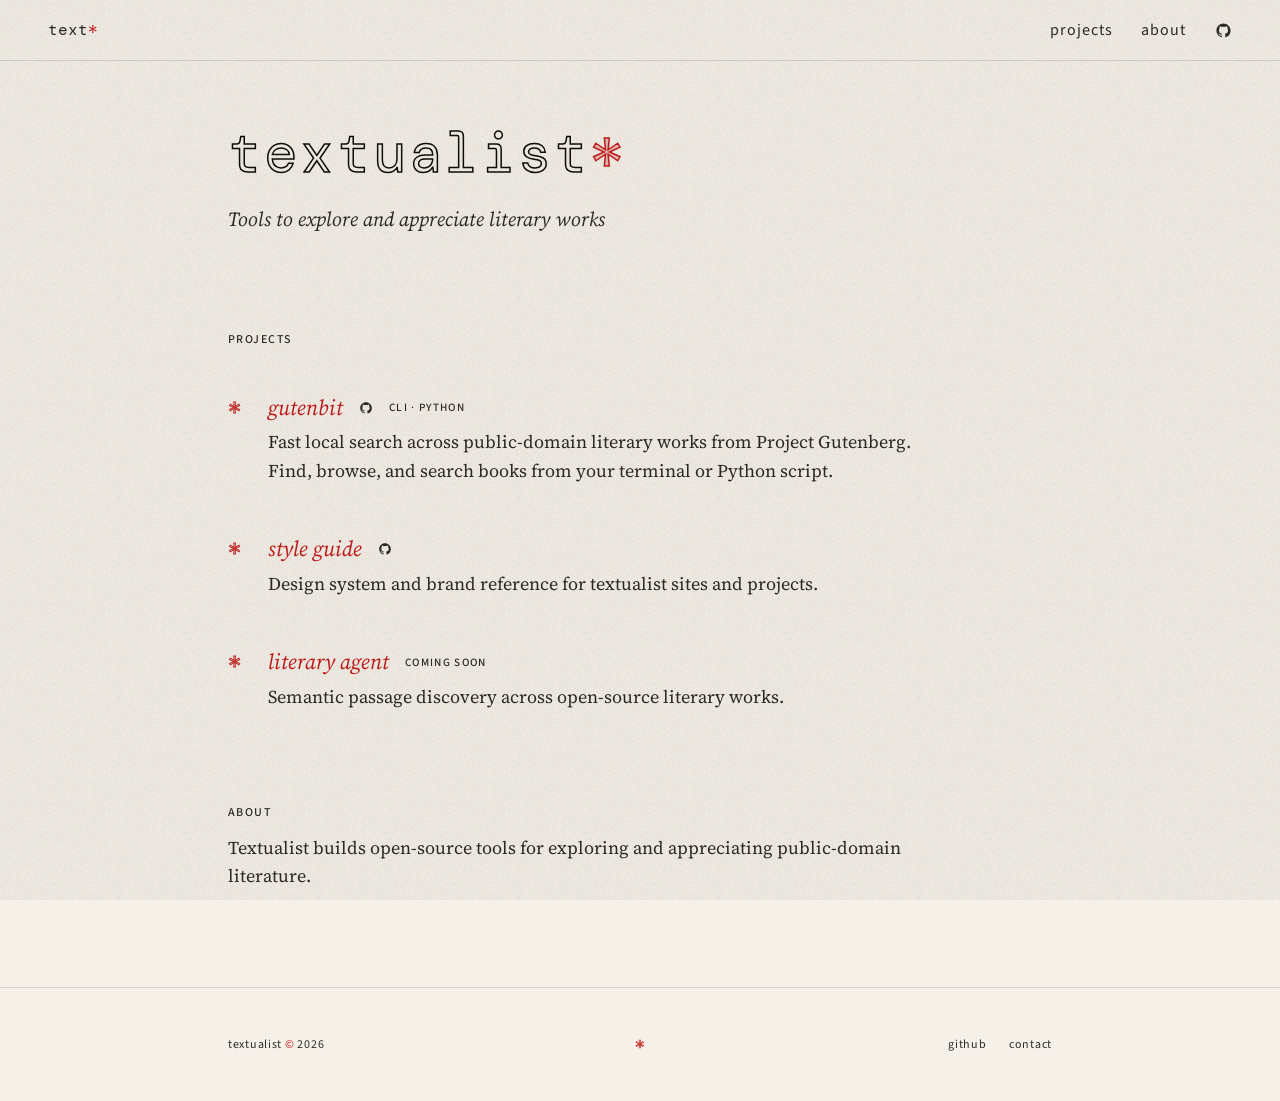
==== commit 0c6ae6b0: "Fix mobile notch bleed-through and inconsistent section spacing Add solid background pseudo-element " ====
--- a/index.html
+++ b/index.html
@@ -2,7 +2,9 @@
 <html lang="en">
 <head>
 <meta charset="UTF-8">
-<meta name="viewport" content="width=device-width, initial-scale=1.0">
+<meta name="viewport" content="width=device-width, initial-scale=1.0, viewport-fit=cover">
+<meta name="theme-color" content="#f5f0e8">
+<link rel="icon" href="assets/favicon.svg" type="image/svg+xml">
 <title>textualist</title>
 <link rel="preconnect" href="https://fonts.googleapis.com">
 <link href="https://fonts.googleapis.com/css2?family=DM+Mono:wght@400&family=Source+Sans+3:ital,wght@0,300;0,400;0,500;0,600;0,700;1,300;1,400;1,500&family=Source+Serif+4:ital,opsz,wght@0,8..60,200;0,8..60,300;0,8..60,400;0,8..60,500;0,8..60,600;0,8..60,700;1,8..60,200;1,8..60,300;1,8..60,400;1,8..60,500;1,8..60,600;1,8..60,700&display=swap" rel="stylesheet">
@@ -147,10 +149,13 @@
      Responsive
      ═══════════════════════════════════════ */
   @media (max-width: 680px) {
-    .hero { padding: 3rem 1.5rem 1rem; }
+    .hero { padding: 3rem 1.5rem 2rem; }
     .hero-tagline { font-size: 1.125rem; }
     .projects-section {
-      padding: 0 1.5rem 4rem;
+      padding: 1rem 1.5rem 1rem;
+    }
+    .about-section {
+      padding: 2rem 1.5rem 4rem;
     }
   }
 </style>
@@ -194,7 +199,7 @@
       <div class="project-body">
         <div class="project-title-row">
           <a href="style-guide/" class="project-title">style guide</a>
-          <a href="https://github.com/textualist/style-guide" class="project-link" title="GitHub"><svg width="14" height="14" viewBox="0 0 24 24" fill="currentColor"><path d="M12 2C6.477 2 2 6.484 2 12.017c0 4.425 2.865 8.18 6.839 9.504.5.092.682-.217.682-.483 0-.237-.008-.868-.013-1.703-2.782.605-3.369-1.343-3.369-1.343-.454-1.158-1.11-1.466-1.11-1.466-.908-.62.069-.608.069-.608 1.003.07 1.531 1.032 1.531 1.032.892 1.53 2.341 1.088 2.91.832.092-.647.35-1.088.636-1.338-2.22-.253-4.555-1.113-4.555-4.951 0-1.093.39-1.988 1.029-2.688-.103-.253-.446-1.272.098-2.65 0 0 .84-.27 2.75 1.026A9.564 9.564 0 0112 6.844c.85.004 1.705.115 2.504.337 1.909-1.296 2.747-1.027 2.747-1.027.546 1.379.202 2.398.1 2.651.64.7 1.028 1.595 1.028 2.688 0 3.848-2.339 4.695-4.566 4.943.359.309.678.92.678 1.855 0 1.338-.012 2.419-.012 2.747 0 .268.18.58.688.482A10.019 10.019 0 0022 12.017C22 6.484 17.522 2 12 2z"/></svg></a>
+          <a href="https://github.com/textualist/textualist.github.io/tree/main/style-guide" class="project-link" title="GitHub"><svg width="14" height="14" viewBox="0 0 24 24" fill="currentColor"><path d="M12 2C6.477 2 2 6.484 2 12.017c0 4.425 2.865 8.18 6.839 9.504.5.092.682-.217.682-.483 0-.237-.008-.868-.013-1.703-2.782.605-3.369-1.343-3.369-1.343-.454-1.158-1.11-1.466-1.11-1.466-.908-.62.069-.608.069-.608 1.003.07 1.531 1.032 1.531 1.032.892 1.53 2.341 1.088 2.91.832.092-.647.35-1.088.636-1.338-2.22-.253-4.555-1.113-4.555-4.951 0-1.093.39-1.988 1.029-2.688-.103-.253-.446-1.272.098-2.65 0 0 .84-.27 2.75 1.026A9.564 9.564 0 0112 6.844c.85.004 1.705.115 2.504.337 1.909-1.296 2.747-1.027 2.747-1.027.546 1.379.202 2.398.1 2.651.64.7 1.028 1.595 1.028 2.688 0 3.848-2.339 4.695-4.566 4.943.359.309.678.92.678 1.855 0 1.338-.012 2.419-.012 2.747 0 .268.18.58.688.482A10.019 10.019 0 0022 12.017C22 6.484 17.522 2 12 2z"/></svg></a>
         </div>
         <p class="project-desc">Design system and brand reference for textualist sites and projects.</p>
       </div>
--- a/css/tokens.css
+++ b/css/tokens.css
@@ -86,6 +86,9 @@
   align-items: center;
   justify-content: space-between;
   padding: 1.2rem 3rem;
+  padding-top: calc(1.2rem + env(safe-area-inset-top, 0px));
+  padding-left: calc(3rem + env(safe-area-inset-left, 0px));
+  padding-right: calc(3rem + env(safe-area-inset-right, 0px));
   border-bottom: 1px solid var(--rule);
   position: sticky;
   top: 0;
@@ -93,13 +96,24 @@
   background: rgba(var(--paper-rgb), 0.92);
   z-index: 100;
 }
-
-.nav-left { display: flex; align-items: baseline; gap: 0.9rem; }
+nav::before {
+  content: "";
+  position: absolute;
+  top: 0;
+  left: 0;
+  right: 0;
+  height: env(safe-area-inset-top, 0px);
+  background: var(--paper);
+  z-index: -1;
+}
+
+.nav-left { display: flex; align-items: baseline; gap: 0.25rem; }
 
 .nav-brand {
   font-family: var(--mono);
   font-size: 1rem;
   font-weight: 400;
+  line-height: 1.375;
   color: var(--muted);
   text-decoration: none;
 }
@@ -174,6 +188,9 @@
 .footer-wrap { border-top: 1px solid var(--rule); }
 footer {
   padding: 3rem 3rem;
+  padding-bottom: calc(3rem + env(safe-area-inset-bottom, 0px));
+  padding-left: calc(3rem + env(safe-area-inset-left, 0px));
+  padding-right: calc(3rem + env(safe-area-inset-right, 0px));
   max-width: 920px;
   margin: 0 auto;
 }
@@ -215,6 +232,18 @@
 
 /* ─── Responsive ─── */
 @media (max-width: 680px) {
-  nav { padding: 1rem 1.5rem; }
-  footer { padding: 2rem 1.5rem; }
-}
+  nav {
+    padding: 1rem 1.5rem;
+    padding-top: calc(1rem + env(safe-area-inset-top, 0px));
+    padding-left: calc(1.5rem + env(safe-area-inset-left, 0px));
+    padding-right: calc(1.5rem + env(safe-area-inset-right, 0px));
+  }
+  .breadcrumb-sep,
+  .nav-project { display: none; }
+  footer {
+    padding: 2rem 1.5rem;
+    padding-bottom: calc(2rem + env(safe-area-inset-bottom, 0px));
+    padding-left: calc(1.5rem + env(safe-area-inset-left, 0px));
+    padding-right: calc(1.5rem + env(safe-area-inset-right, 0px));
+  }
+}
